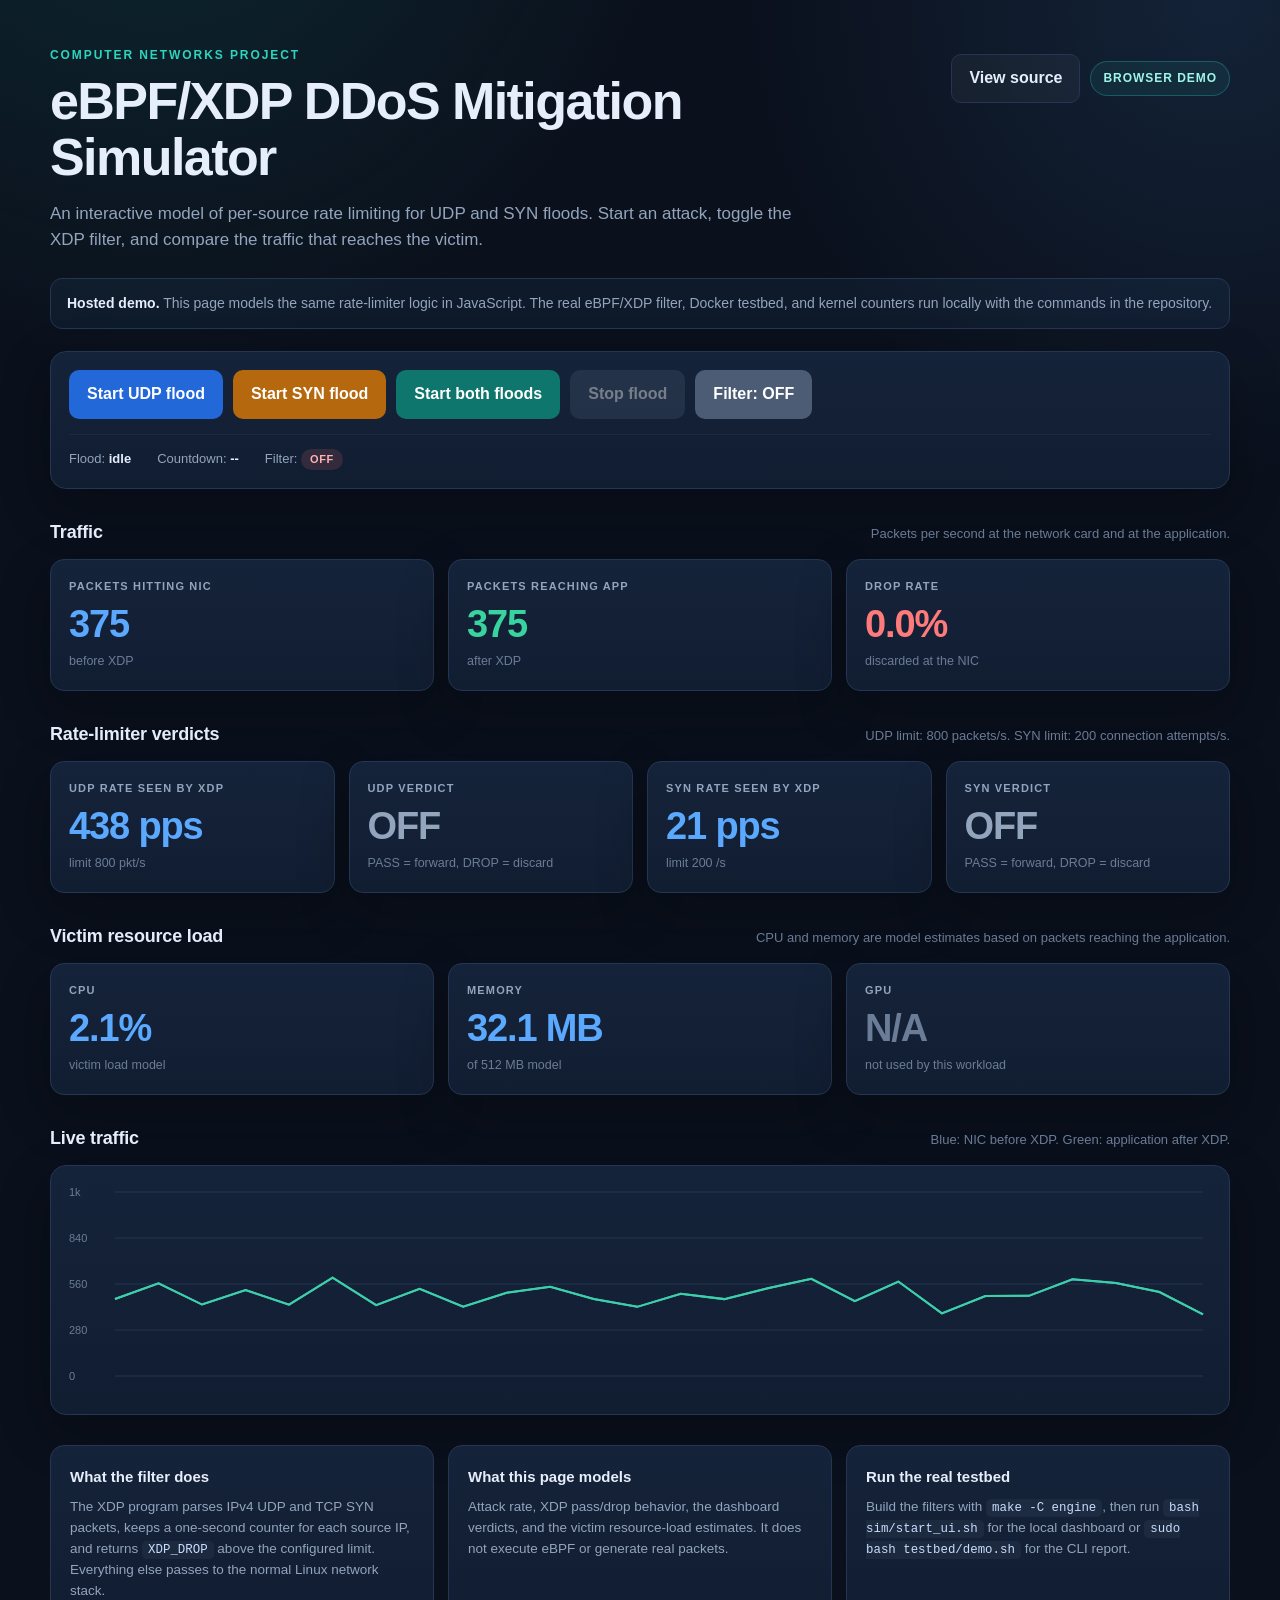
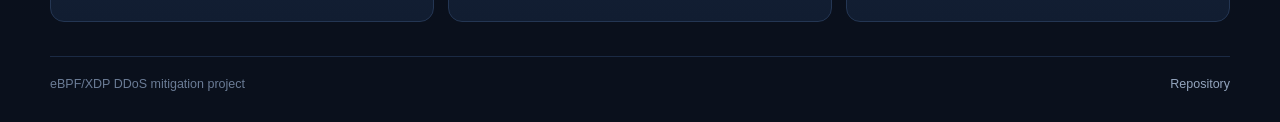
==== site/index.html @ cd6a7fb8 "Add hosted simulator demo and streamline documentation" ====
<!doctype html>
<html lang="en">
<head>
  <meta charset="utf-8">
  <meta name="viewport" content="width=device-width, initial-scale=1">
  <meta name="description" content="Interactive eBPF/XDP DDoS mitigation simulator for UDP and SYN floods.">
  <title>eBPF/XDP DDoS Mitigation Simulator</title>
  <link rel="stylesheet" href="style.css">
</head>
<body>
  <div class="page">
    <header class="hero">
      <div>
        <p class="eyebrow">Computer Networks Project</p>
        <h1>eBPF/XDP DDoS Mitigation Simulator</h1>
        <p class="lede">
          An interactive model of per-source rate limiting for UDP and SYN floods.
          Start an attack, toggle the XDP filter, and compare the traffic that reaches the victim.
        </p>
      </div>
      <div class="hero-links">
        <a class="button ghost" href="https://github.com/Ejajaka/computer-networks-project">View source</a>
        <span class="tag">Browser demo</span>
      </div>
    </header>

    <section class="notice" role="note">
      <strong>Hosted demo.</strong>
      This page models the same rate-limiter logic in JavaScript. The real eBPF/XDP filter,
      Docker testbed, and kernel counters run locally with the commands in the repository.
    </section>

    <section class="panel controls-panel" aria-label="Simulator controls">
      <div class="controls">
        <button class="action udp" id="udpBtn" type="button">Start UDP flood</button>
        <button class="action syn" id="synBtn" type="button">Start SYN flood</button>
        <button class="action both" id="bothBtn" type="button">Start both floods</button>
        <button class="action stop" id="stopBtn" type="button" disabled>Stop flood</button>
        <button class="action filter" id="filterBtn" type="button">Filter: OFF</button>
      </div>
      <div class="statusline">
        <span>Flood: <strong id="floodState">idle</strong></span>
        <span>Countdown: <strong id="countdown">--</strong></span>
        <span>Filter: <span class="pill off" id="filterPill">OFF</span></span>
      </div>
    </section>

    <section class="section">
      <div class="section-head">
        <h2>Traffic</h2>
        <p>Packets per second at the network card and at the application.</p>
      </div>
      <div class="grid metrics">
        <article class="card">
          <p class="label">Packets hitting NIC</p>
          <p class="value blue" id="nicValue">--</p>
          <p class="hint">before XDP</p>
        </article>
        <article class="card">
          <p class="label">Packets reaching app</p>
          <p class="value green" id="appValue">--</p>
          <p class="hint">after XDP</p>
        </article>
        <article class="card">
          <p class="label">Drop rate</p>
          <p class="value red" id="dropValue">--</p>
          <p class="hint">discarded at the NIC</p>
        </article>
      </div>
    </section>

    <section class="section">
      <div class="section-head">
        <h2>Rate-limiter verdicts</h2>
        <p>UDP limit: 800 packets/s. SYN limit: 200 connection attempts/s.</p>
      </div>
      <div class="grid metrics four">
        <article class="card">
          <p class="label">UDP rate seen by XDP</p>
          <p class="value blue" id="udpRate">--</p>
          <p class="hint" id="udpHint">limit 800 pkt/s</p>
        </article>
        <article class="card">
          <p class="label">UDP verdict</p>
          <p class="value" id="udpState">--</p>
          <p class="hint">PASS = forward, DROP = discard</p>
        </article>
        <article class="card">
          <p class="label">SYN rate seen by XDP</p>
          <p class="value blue" id="synRate">--</p>
          <p class="hint" id="synHint">limit 200 /s</p>
        </article>
        <article class="card">
          <p class="label">SYN verdict</p>
          <p class="value" id="synState">--</p>
          <p class="hint">PASS = forward, DROP = discard</p>
        </article>
      </div>
    </section>

    <section class="section">
      <div class="section-head">
        <h2>Victim resource load</h2>
        <p>CPU and memory are model estimates based on packets reaching the application.</p>
      </div>
      <div class="grid metrics">
        <article class="card">
          <p class="label">CPU</p>
          <p class="value blue" id="cpuValue">--</p>
          <p class="hint" id="cpuHint">victim load model</p>
        </article>
        <article class="card">
          <p class="label">Memory</p>
          <p class="value blue" id="memValue">--</p>
          <p class="hint" id="memHint">victim load model</p>
        </article>
        <article class="card">
          <p class="label">GPU</p>
          <p class="value muted" id="gpuValue">N/A</p>
          <p class="hint">not used by this workload</p>
        </article>
      </div>
    </section>

    <section class="section">
      <div class="section-head">
        <h2>Live traffic</h2>
        <p>Blue: NIC before XDP. Green: application after XDP.</p>
      </div>
      <div class="chart-card">
        <canvas id="chart" height="220" aria-label="NIC and application packet rate chart"></canvas>
      </div>
    </section>

    <section class="section info-grid">
      <article class="info-card">
        <h3>What the filter does</h3>
        <p>
          The XDP program parses IPv4 UDP and TCP SYN packets, keeps a one-second counter
          for each source IP, and returns <code>XDP_DROP</code> above the configured limit.
          Everything else passes to the normal Linux network stack.
        </p>
      </article>
      <article class="info-card">
        <h3>What this page models</h3>
        <p>
          Attack rate, XDP pass/drop behavior, the dashboard verdicts, and the victim
          resource-load estimates. It does not execute eBPF or generate real packets.
        </p>
      </article>
      <article class="info-card">
        <h3>Run the real testbed</h3>
        <p>
          Build the filters with <code>make -C engine</code>, then run
          <code>bash sim/start_ui.sh</code> for the local dashboard or
          <code>sudo bash testbed/demo.sh</code> for the CLI report.
        </p>
      </article>
    </section>

    <footer class="footer">
      <span>eBPF/XDP DDoS mitigation project</span>
      <a href="https://github.com/Ejajaka/computer-networks-project">Repository</a>
    </footer>
  </div>

  <script src="app.js"></script>
</body>
</html>
---- site/style.css ----
:root {
  --bg: #0a101c;
  --bg-soft: #0f1929;
  --panel: #111d31;
  --panel-2: #15233a;
  --border: #243653;
  --border-soft: #1b2a44;
  --text: #e6eefb;
  --muted: #93a4bd;
  --faint: #6b7c96;
  --blue: #5aa9ff;
  --green: #38d39f;
  --red: #ff7b7b;
  --amber: #f4b860;
  --teal: #2dd4bf;
  --radius: 16px;
  --shadow: 0 18px 50px rgba(0, 0, 0, 0.28);
}

* {
  box-sizing: border-box;
}

html {
  background: var(--bg);
}

body {
  margin: 0;
  min-height: 100vh;
  color: var(--text);
  font-family: "Segoe UI", Inter, Arial, sans-serif;
  background:
    radial-gradient(circle at 12% -10%, rgba(45, 212, 191, 0.12), transparent 34rem),
    radial-gradient(circle at 95% 0%, rgba(90, 169, 255, 0.12), transparent 30rem),
    var(--bg);
  line-height: 1.55;
}

.page {
  width: min(1180px, calc(100% - 40px));
  margin: 0 auto;
  padding: 34px 0 28px;
}

.hero {
  display: flex;
  align-items: flex-start;
  justify-content: space-between;
  gap: 28px;
  padding: 12px 0 24px;
}

.eyebrow {
  margin: 0 0 8px;
  color: var(--teal);
  font-size: 12px;
  font-weight: 700;
  letter-spacing: 0.16em;
  text-transform: uppercase;
}

h1 {
  margin: 0;
  max-width: 780px;
  font-size: clamp(30px, 4.5vw, 52px);
  line-height: 1.08;
  letter-spacing: -0.03em;
}

.lede {
  max-width: 760px;
  margin: 16px 0 0;
  color: var(--muted);
  font-size: 17px;
}

.hero-links {
  display: flex;
  align-items: center;
  gap: 10px;
  padding-top: 8px;
  flex-wrap: wrap;
}

.button,
.action {
  border: 1px solid transparent;
  border-radius: 10px;
  padding: 11px 17px;
  font: inherit;
  font-weight: 650;
  color: #fff;
  text-decoration: none;
  cursor: pointer;
  transition: transform 120ms ease, background 160ms ease, border-color 160ms ease, opacity 160ms ease;
}

.button:hover,
.action:not(:disabled):hover {
  transform: translateY(-1px);
}

.button.ghost {
  background: rgba(255, 255, 255, 0.04);
  border-color: var(--border);
  color: var(--text);
}

.tag {
  display: inline-flex;
  align-items: center;
  border: 1px solid rgba(45, 212, 191, 0.28);
  border-radius: 999px;
  padding: 7px 12px;
  background: rgba(45, 212, 191, 0.08);
  color: #9ff5e9;
  font-size: 12px;
  font-weight: 700;
  letter-spacing: 0.08em;
  text-transform: uppercase;
}

.notice {
  margin: 0 0 22px;
  padding: 14px 16px;
  border: 1px solid var(--border);
  border-radius: 12px;
  background: rgba(90, 169, 255, 0.06);
  color: var(--muted);
  font-size: 14px;
}

.notice strong {
  color: var(--text);
}

.panel,
.card,
.chart-card,
.info-card {
  border: 1px solid var(--border);
  background: linear-gradient(180deg, var(--panel-2), var(--panel));
  box-shadow: var(--shadow);
}

.panel {
  border-radius: var(--radius);
  padding: 18px;
}

.controls-panel {
  margin-bottom: 30px;
}

.controls {
  display: flex;
  flex-wrap: wrap;
  gap: 10px;
}

.action.udp {
  background: #2368d8;
}

.action.syn {
  background: #b5680e;
}

.action.both {
  background: #0f766e;
}

.action.stop {
  background: #3b4a61;
}

.action.filter {
  background: #4c5c75;
}

.action.filter.on {
  background: #087f5b;
}

.action:disabled {
  cursor: not-allowed;
  opacity: 0.42;
  transform: none;
}

.statusline {
  display: flex;
  flex-wrap: wrap;
  gap: 10px 26px;
  margin-top: 15px;
  padding-top: 14px;
  border-top: 1px solid var(--border-soft);
  color: var(--muted);
  font-size: 13px;
}

.statusline strong {
  color: var(--text);
}

.pill {
  display: inline-block;
  border-radius: 999px;
  padding: 2px 9px;
  font-size: 11px;
  font-weight: 800;
  letter-spacing: 0.06em;
}

.pill.on {
  background: rgba(56, 211, 159, 0.16);
  color: #7ff0c8;
}

.pill.off {
  background: rgba(255, 123, 123, 0.14);
  color: #ffb1b1;
}

.section {
  margin-top: 30px;
}

.section-head {
  display: flex;
  align-items: baseline;
  justify-content: space-between;
  gap: 16px;
  margin-bottom: 12px;
}

.section-head h2 {
  margin: 0;
  font-size: 18px;
  letter-spacing: -0.01em;
}

.section-head p {
  margin: 0;
  color: var(--faint);
  font-size: 13px;
  text-align: right;
}

.grid {
  display: grid;
  gap: 14px;
}

.metrics {
  grid-template-columns: repeat(3, minmax(0, 1fr));
}

.metrics.four {
  grid-template-columns: repeat(4, minmax(0, 1fr));
}

.card {
  min-height: 132px;
  padding: 18px;
  border-radius: 14px;
}

.label {
  margin: 0;
  color: var(--muted);
  font-size: 11px;
  font-weight: 750;
  letter-spacing: 0.105em;
  text-transform: uppercase;
}

.value {
  margin: 10px 0 7px;
  font-size: clamp(27px, 3.4vw, 38px);
  font-weight: 760;
  line-height: 1.05;
  letter-spacing: -0.03em;
}

.value.blue {
  color: var(--blue);
}

.value.green {
  color: var(--green);
}

.value.red {
  color: var(--red);
}

.value.muted {
  color: var(--faint);
}

.hint {
  margin: 0;
  color: var(--faint);
  font-size: 12.5px;
}

.chart-card {
  border-radius: var(--radius);
  padding: 14px;
}

canvas {
  display: block;
  width: 100%;
  height: 220px;
}

.info-grid {
  display: grid;
  grid-template-columns: repeat(3, minmax(0, 1fr));
  gap: 14px;
}

.info-card {
  border-radius: 14px;
  padding: 19px;
  box-shadow: none;
}

.info-card h3 {
  margin: 0 0 9px;
  font-size: 15px;
}

.info-card p {
  margin: 0;
  color: var(--muted);
  font-size: 13.5px;
}

code {
  padding: 1px 5px;
  border: 1px solid var(--border-soft);
  border-radius: 5px;
  background: rgba(255, 255, 255, 0.045);
  color: #c9ddff;
  font-family: "Cascadia Code", Consolas, monospace;
  font-size: 0.92em;
}

.footer {
  display: flex;
  justify-content: space-between;
  gap: 16px;
  margin-top: 34px;
  padding-top: 18px;
  border-top: 1px solid var(--border-soft);
  color: var(--faint);
  font-size: 12.5px;
}

.footer a {
  color: var(--muted);
  text-decoration: none;
}

.footer a:hover {
  color: var(--text);
}

@media (max-width: 860px) {
  .hero,
  .section-head,
  .footer {
    flex-direction: column;
    align-items: flex-start;
  }

  .section-head p {
    text-align: left;
  }

  .metrics,
  .metrics.four,
  .info-grid {
    grid-template-columns: repeat(2, minmax(0, 1fr));
  }
}

@media (max-width: 560px) {
  .page {
    width: min(100% - 24px, 1180px);
    padding-top: 20px;
  }

  .metrics,
  .metrics.four,
  .info-grid {
    grid-template-columns: 1fr;
  }

  .controls {
    flex-direction: column;
  }

  .action,
  .button {
    width: 100%;
    text-align: center;
  }
}
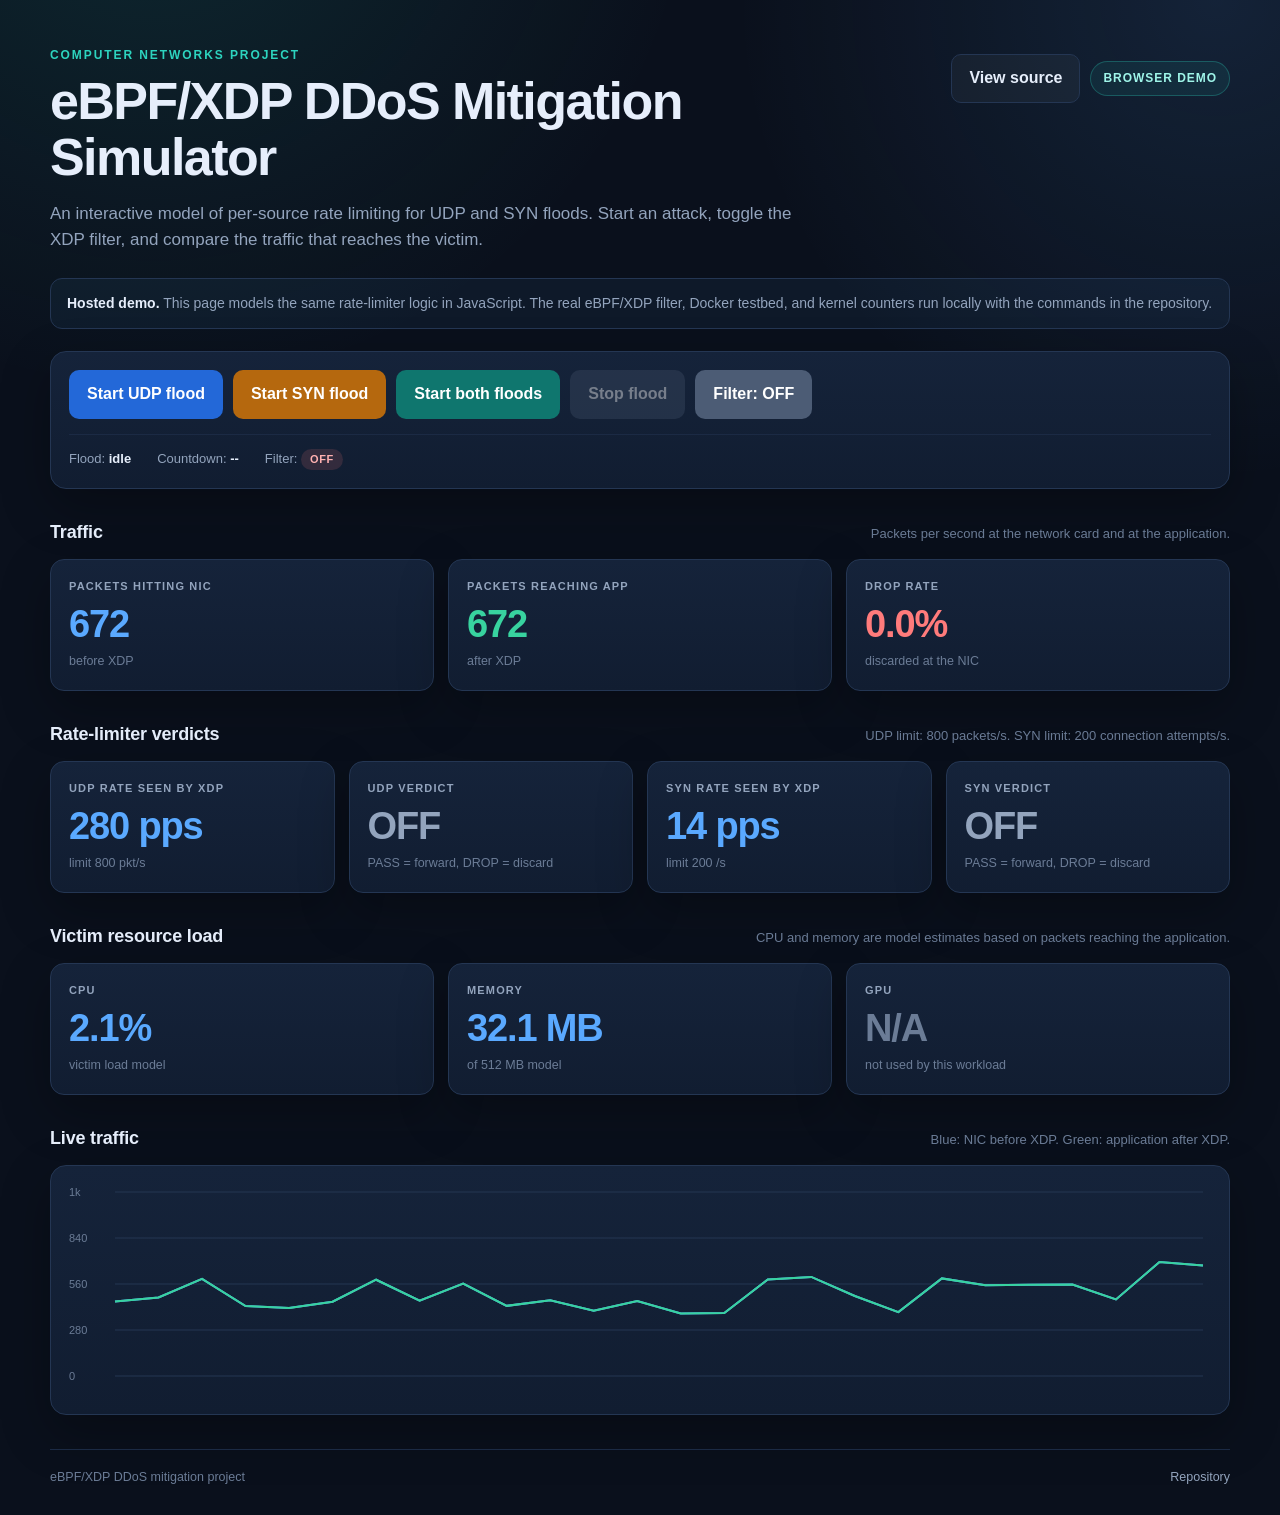
==== commit 28e0c37e: "Remove explanatory cards from hosted simulator" ====
--- a/site/index.html
+++ b/site/index.html
@@ -132,32 +132,6 @@
       </div>
     </section>
 
-    <section class="section info-grid">
-      <article class="info-card">
-        <h3>What the filter does</h3>
-        <p>
-          The XDP program parses IPv4 UDP and TCP SYN packets, keeps a one-second counter
-          for each source IP, and returns <code>XDP_DROP</code> above the configured limit.
-          Everything else passes to the normal Linux network stack.
-        </p>
-      </article>
-      <article class="info-card">
-        <h3>What this page models</h3>
-        <p>
-          Attack rate, XDP pass/drop behavior, the dashboard verdicts, and the victim
-          resource-load estimates. It does not execute eBPF or generate real packets.
-        </p>
-      </article>
-      <article class="info-card">
-        <h3>Run the real testbed</h3>
-        <p>
-          Build the filters with <code>make -C engine</code>, then run
-          <code>bash sim/start_ui.sh</code> for the local dashboard or
-          <code>sudo bash testbed/demo.sh</code> for the CLI report.
-        </p>
-      </article>
-    </section>
-
     <footer class="footer">
       <span>eBPF/XDP DDoS mitigation project</span>
       <a href="https://github.com/Ejajaka/computer-networks-project">Repository</a>
